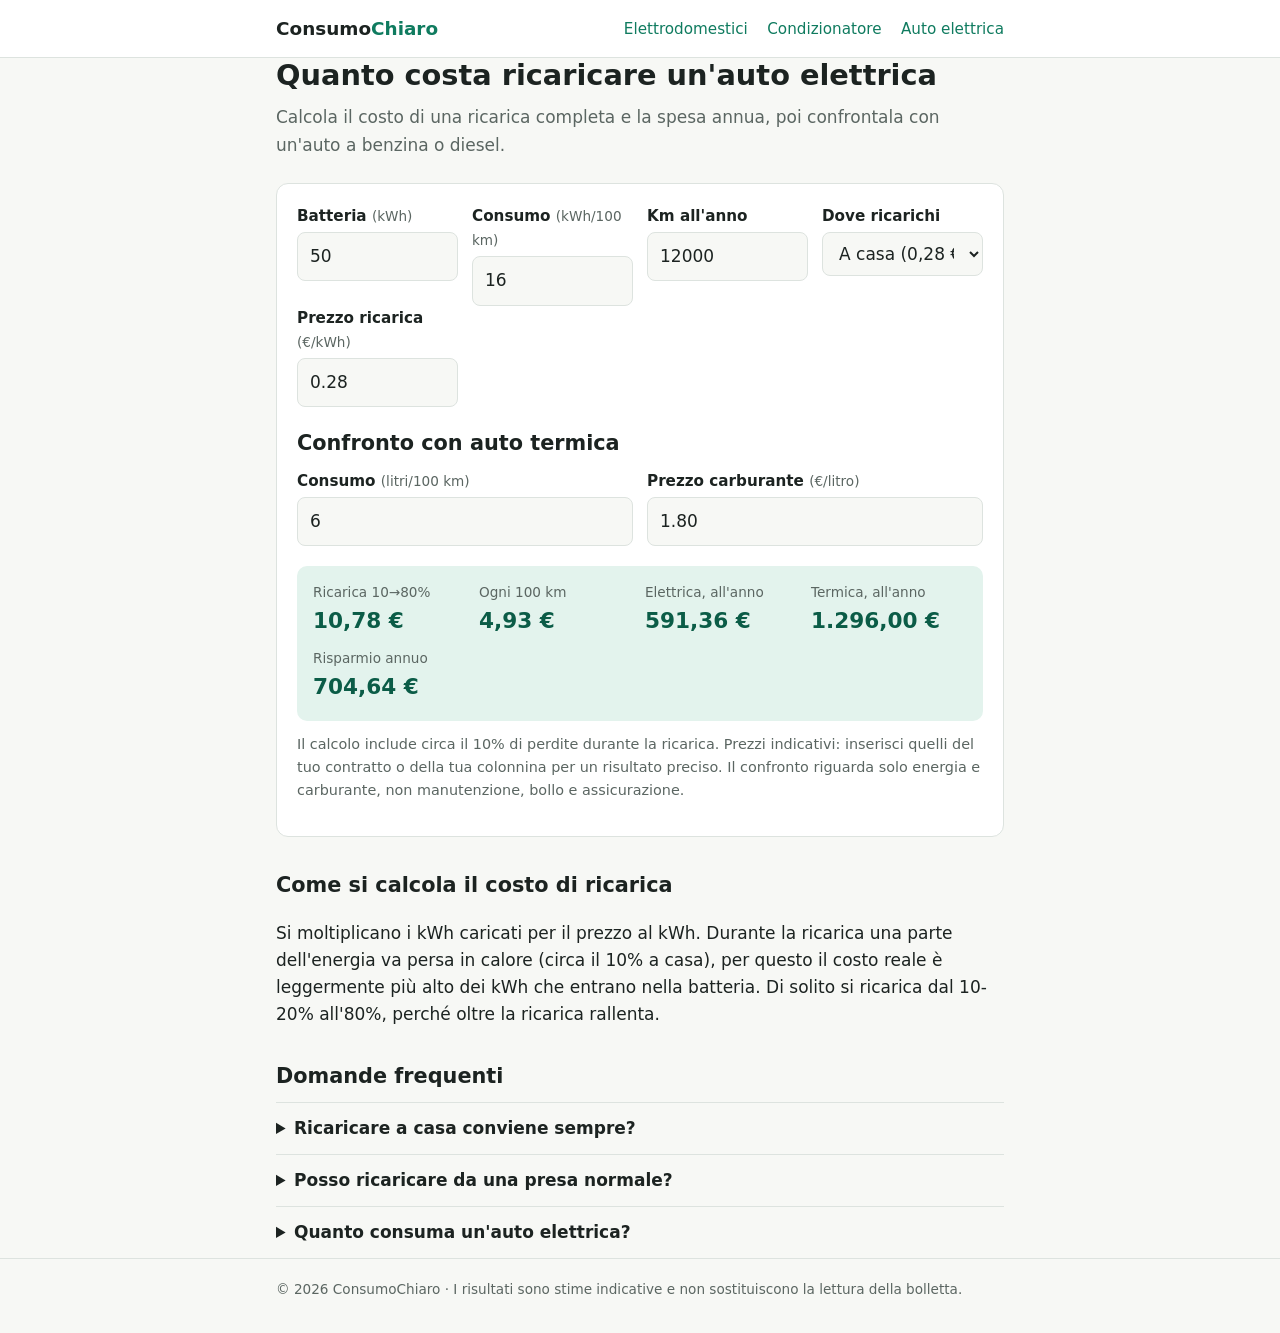
==== auto-elettrica.html @ a91ed8ae "Prima versione del sito ConsumoChiaro Co-Authored-By: Claude Opus 5.5 <noreply@anthropic.com>" ====
<!doctype html>
<html lang="it">
<head>
<meta charset="utf-8">
<meta name="viewport" content="width=device-width, initial-scale=1">
<title>Costo ricarica auto elettrica – Calcolatore e confronto benzina | ConsumoChiaro</title>
<meta name="description" content="Calcola quanto costa ricaricare un'auto elettrica a casa o alle colonnine e confronta la spesa con un'auto a benzina o diesel.">
<link rel="stylesheet" href="style.css">
</head>
<body>
<header class="site"><div class="wrap">
  <a class="logo" href="index.html">Consumo<span>Chiaro</span></a>
  <nav>
    <a href="elettrodomestici.html">Elettrodomestici</a>
    <a href="condizionatore.html">Condizionatore</a>
    <a href="auto-elettrica.html">Auto elettrica</a>
  </nav>
</div></header>

<main class="wrap">
  <h1>Quanto costa ricaricare un'auto elettrica</h1>
  <p class="lead">Calcola il costo di una ricarica completa e la spesa annua, poi confrontala con un'auto a benzina o diesel.</p>

  <form id="f" class="card">
    <div class="row">
      <div>
        <label for="bat">Batteria <span class="hint">(kWh)</span></label>
        <input id="bat" type="number" inputmode="decimal" min="0" step="any" value="50">
      </div>
      <div>
        <label for="cons">Consumo <span class="hint">(kWh/100 km)</span></label>
        <input id="cons" type="number" inputmode="decimal" min="0" step="any" value="16">
      </div>
      <div>
        <label for="km">Km all'anno</label>
        <input id="km" type="number" inputmode="decimal" min="0" step="500" value="12000">
      </div>
      <div>
        <label for="where">Dove ricarichi</label>
        <select id="where">
          <option value="0.28">A casa (0,28 €/kWh)</option>
          <option value="0.55">Colonnina pubblica lenta (0,55 €/kWh)</option>
          <option value="0.75">Colonnina rapida (0,75 €/kWh)</option>
          <option value="custom">Prezzo personalizzato</option>
        </select>
      </div>
      <div>
        <label for="p">Prezzo ricarica <span class="hint">(€/kWh)</span></label>
        <input id="p" type="number" inputmode="decimal" min="0" step="0.01" value="0.28">
      </div>
    </div>

    <h2 style="margin-top:20px">Confronto con auto termica</h2>
    <div class="row">
      <div>
        <label for="fuel">Consumo <span class="hint">(litri/100 km)</span></label>
        <input id="fuel" type="number" inputmode="decimal" min="0" step="any" value="6">
      </div>
      <div>
        <label for="fp">Prezzo carburante <span class="hint">(€/litro)</span></label>
        <input id="fp" type="number" inputmode="decimal" min="0" step="0.01" value="1.80">
      </div>
    </div>

    <div class="results" aria-live="polite">
      <div><small>Ricarica 10→80%</small><b id="r-charge">–</b></div>
      <div><small>Ogni 100 km</small><b id="r-100">–</b></div>
      <div><small>Elettrica, all'anno</small><b id="r-ev">–</b></div>
      <div><small>Termica, all'anno</small><b id="r-ice">–</b></div>
      <div><small>Risparmio annuo</small><b id="r-save">–</b></div>
    </div>
    <p class="note">Il calcolo include circa il 10% di perdite durante la ricarica. Prezzi indicativi: inserisci quelli del tuo contratto o della tua colonnina per un risultato preciso. Il confronto riguarda solo energia e carburante, non manutenzione, bollo e assicurazione.</p>
  </form>

  <h2>Come si calcola il costo di ricarica</h2>
  <p>Si moltiplicano i kWh caricati per il prezzo al kWh. Durante la ricarica una parte dell'energia va persa in calore (circa il 10% a casa), per questo il costo reale è leggermente più alto dei kWh che entrano nella batteria. Di solito si ricarica dal 10-20% all'80%, perché oltre la ricarica rallenta.</p>

  <h2>Domande frequenti</h2>
  <details><summary>Ricaricare a casa conviene sempre?</summary>
    <p>Quasi sempre è l'opzione più economica, soprattutto con una tariffa a fasce ricaricando di notte o con un impianto fotovoltaico. Le colonnine rapide sono comode in viaggio ma costano molto di più.</p></details>
  <details><summary>Posso ricaricare da una presa normale?</summary>
    <p>Sì, ma lentamente (circa 2 kW): una batteria da 50 kWh richiede più di un giorno intero. Una wallbox da 3,7-7,4 kW accorcia molto i tempi; potrebbe servire aumentare la potenza del contatore.</p></details>
  <details><summary>Quanto consuma un'auto elettrica?</summary>
    <p>In media 14-20 kWh ogni 100 km: meno in città, di più in autostrada e d'inverno, quando il riscaldamento e il freddo riducono l'autonomia.</p></details>
</main>

<footer class="site"><div class="wrap">
  © <span id="year"></span> ConsumoChiaro · I risultati sono stime indicative e non sostituiscono la lettura della bolletta.
</div></footer>
<script src="common.js"></script>
<script>
const where = document.getElementById('where');
where.addEventListener('change', () => {
  if (where.value !== 'custom') document.getElementById('p').value = where.value;
});
document.getElementById('p').addEventListener('input', () => { where.value = 'custom'; });
live('f', () => {
  const LOSS = 1.1;
  const p = val('p');
  const per100 = val('cons') * LOSS * p;
  const evYear = per100 * val('km') / 100;
  const iceYear = val('fuel') * val('fp') * val('km') / 100;
  put('r-charge', euro.format(val('bat') * 0.7 * LOSS * p));
  put('r-100', euro.format(per100));
  put('r-ev', euro.format(evYear));
  put('r-ice', euro.format(iceYear));
  const save = iceYear - evYear;
  put('r-save', (save < 0 ? '−' : '') + euro.format(Math.abs(save)));
});
</script>
</body>
</html>
---- style.css ----
:root {
  --bg: #f7f8f5;
  --surface: #ffffff;
  --text: #1c2321;
  --muted: #5b6662;
  --border: #dde3df;
  --accent: #0f7b5f;
  --accent-soft: #e3f3ed;
  --result: #0b5c47;
  --radius: 12px;
}
@media (prefers-color-scheme: dark) {
  :root {
    --bg: #121615;
    --surface: #1b2120;
    --text: #e8eeeb;
    --muted: #9aa8a3;
    --border: #2c3532;
    --accent: #3cc49c;
    --accent-soft: #173029;
    --result: #6fe0bd;
  }
}
* { box-sizing: border-box; }
html { -webkit-text-size-adjust: 100%; }
body {
  margin: 0;
  background: var(--bg);
  color: var(--text);
  font: 17px/1.6 system-ui, -apple-system, "Segoe UI", Roboto, sans-serif;
}
a { color: var(--accent); }
.wrap { max-width: 760px; margin: 0 auto; padding: 0 16px; }
header.site {
  border-bottom: 1px solid var(--border);
  background: var(--surface);
}
header.site .wrap {
  display: flex; flex-wrap: wrap; gap: 8px 20px;
  align-items: center; justify-content: space-between;
  padding-top: 14px; padding-bottom: 14px;
}
.logo { font-weight: 700; font-size: 1.15rem; color: var(--text); text-decoration: none; }
.logo span { color: var(--accent); }
nav a { margin-right: 14px; text-decoration: none; font-size: .95rem; }
nav a:last-child { margin-right: 0; }
main { padding: 28px 0 48px; }
h1 { font-size: 1.8rem; line-height: 1.25; margin: 0 0 10px; }
h2 { font-size: 1.3rem; margin: 32px 0 8px; }
.lead { color: var(--muted); margin: 0 0 24px; }
.card {
  background: var(--surface);
  border: 1px solid var(--border);
  border-radius: var(--radius);
  padding: 20px;
}
.grid { display: grid; gap: 14px; grid-template-columns: repeat(auto-fit, minmax(210px, 1fr)); }
.tool-link { display: block; text-decoration: none; color: var(--text); }
.tool-link:hover { border-color: var(--accent); }
.tool-link strong { display: block; margin-bottom: 4px; color: var(--accent); }
.tool-link small { color: var(--muted); }
label { display: block; font-weight: 600; font-size: .95rem; margin: 14px 0 4px; }
label:first-child { margin-top: 0; }
.hint { font-weight: 400; color: var(--muted); font-size: .85rem; }
input, select {
  width: 100%; padding: 10px 12px; font: inherit;
  color: var(--text); background: var(--bg);
  border: 1px solid var(--border); border-radius: 8px;
}
input:focus, select:focus { outline: 2px solid var(--accent); outline-offset: 1px; }
.row { display: grid; gap: 0 14px; grid-template-columns: repeat(auto-fit, minmax(160px, 1fr)); }
.results {
  margin-top: 20px; padding: 16px;
  background: var(--accent-soft); border-radius: 10px;
  display: grid; gap: 10px; grid-template-columns: repeat(auto-fit, minmax(140px, 1fr));
}
.results div small { display: block; color: var(--muted); font-size: .85rem; }
.results div b { font-size: 1.35rem; color: var(--result); font-variant-numeric: tabular-nums; }
.note { font-size: .9rem; color: var(--muted); margin-top: 12px; }
details { border-top: 1px solid var(--border); padding: 12px 0; }
summary { cursor: pointer; font-weight: 600; }
table { width: 100%; border-collapse: collapse; font-size: .95rem; }
th, td { text-align: left; padding: 8px 6px; border-bottom: 1px solid var(--border); }
td.num, th.num { text-align: right; font-variant-numeric: tabular-nums; }
.table-wrap { overflow-x: auto; }
footer.site { border-top: 1px solid var(--border); color: var(--muted); font-size: .85rem; padding: 20px 0 32px; }
footer.site a { color: var(--muted); }
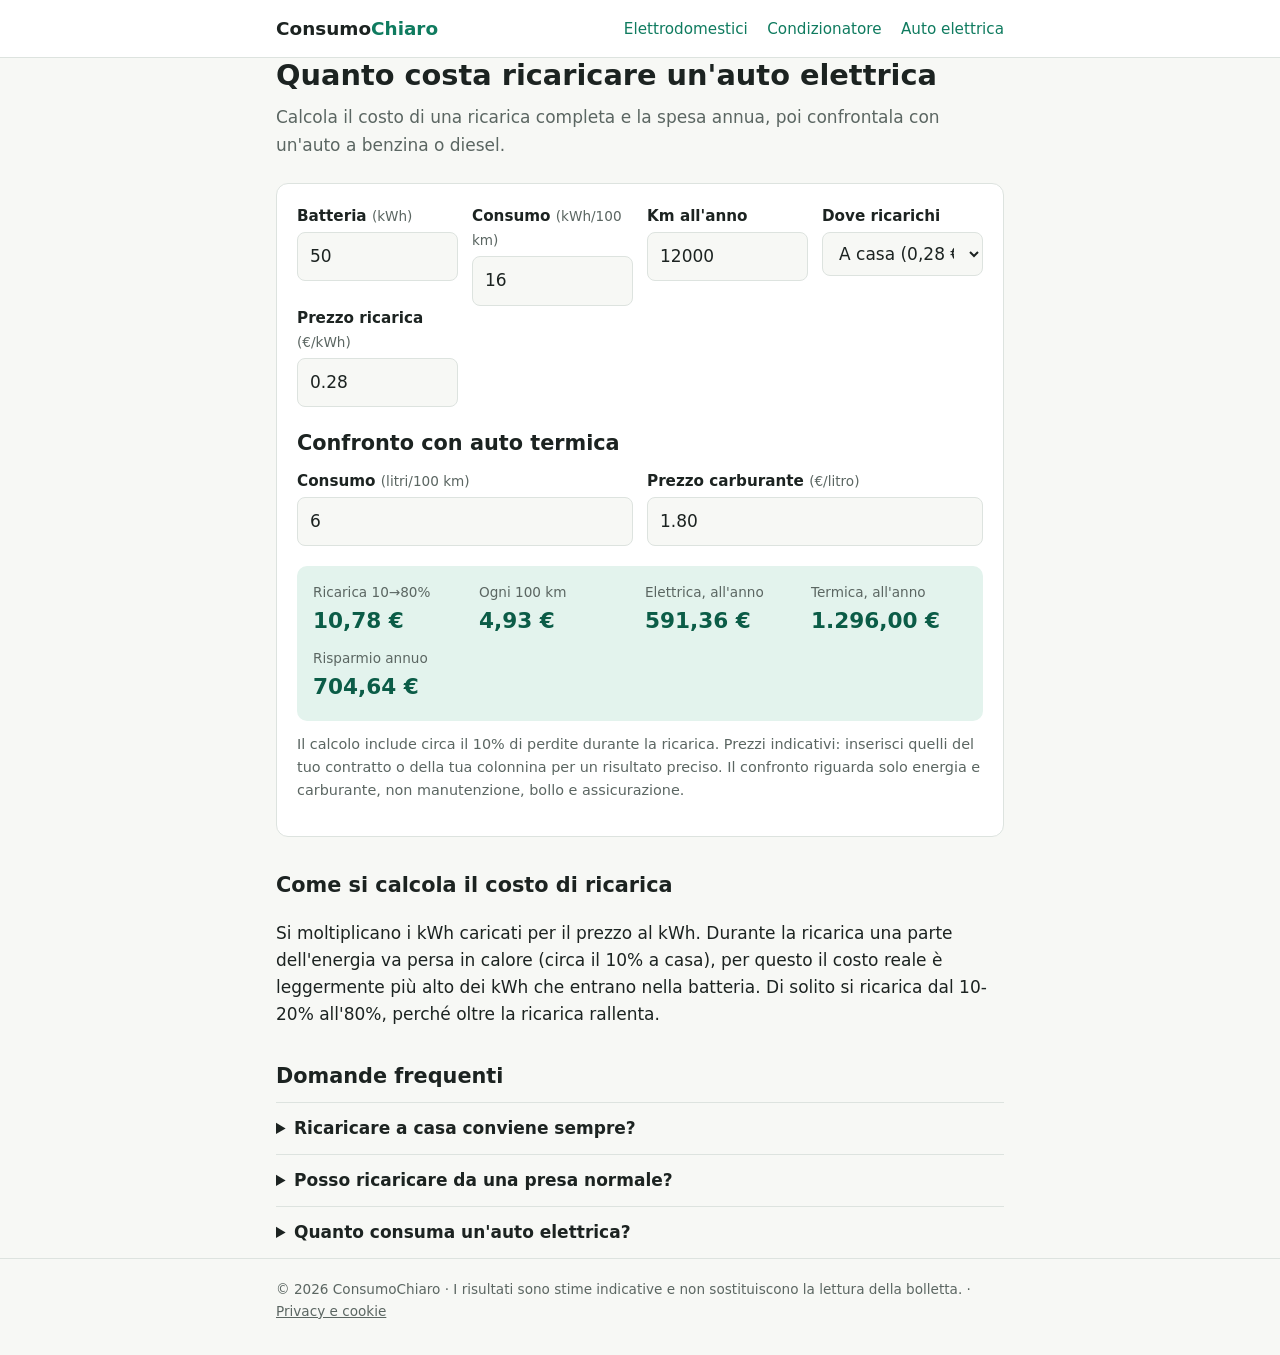
==== commit ea72e3c5: "Aggiunti sitemap, robots, pagina privacy e lista idee Co-Authored-By: Claude Opus 5.5 <noreply@anthr" ====
--- a/auto-elettrica.html
+++ b/auto-elettrica.html
@@ -85,7 +85,7 @@
 </main>
 
 <footer class="site"><div class="wrap">
-  © <span id="year"></span> ConsumoChiaro · I risultati sono stime indicative e non sostituiscono la lettura della bolletta.
+  © <span id="year"></span> ConsumoChiaro · I risultati sono stime indicative e non sostituiscono la lettura della bolletta. · <a href="privacy.html">Privacy e cookie</a>
 </div></footer>
 <script src="common.js"></script>
 <script>
